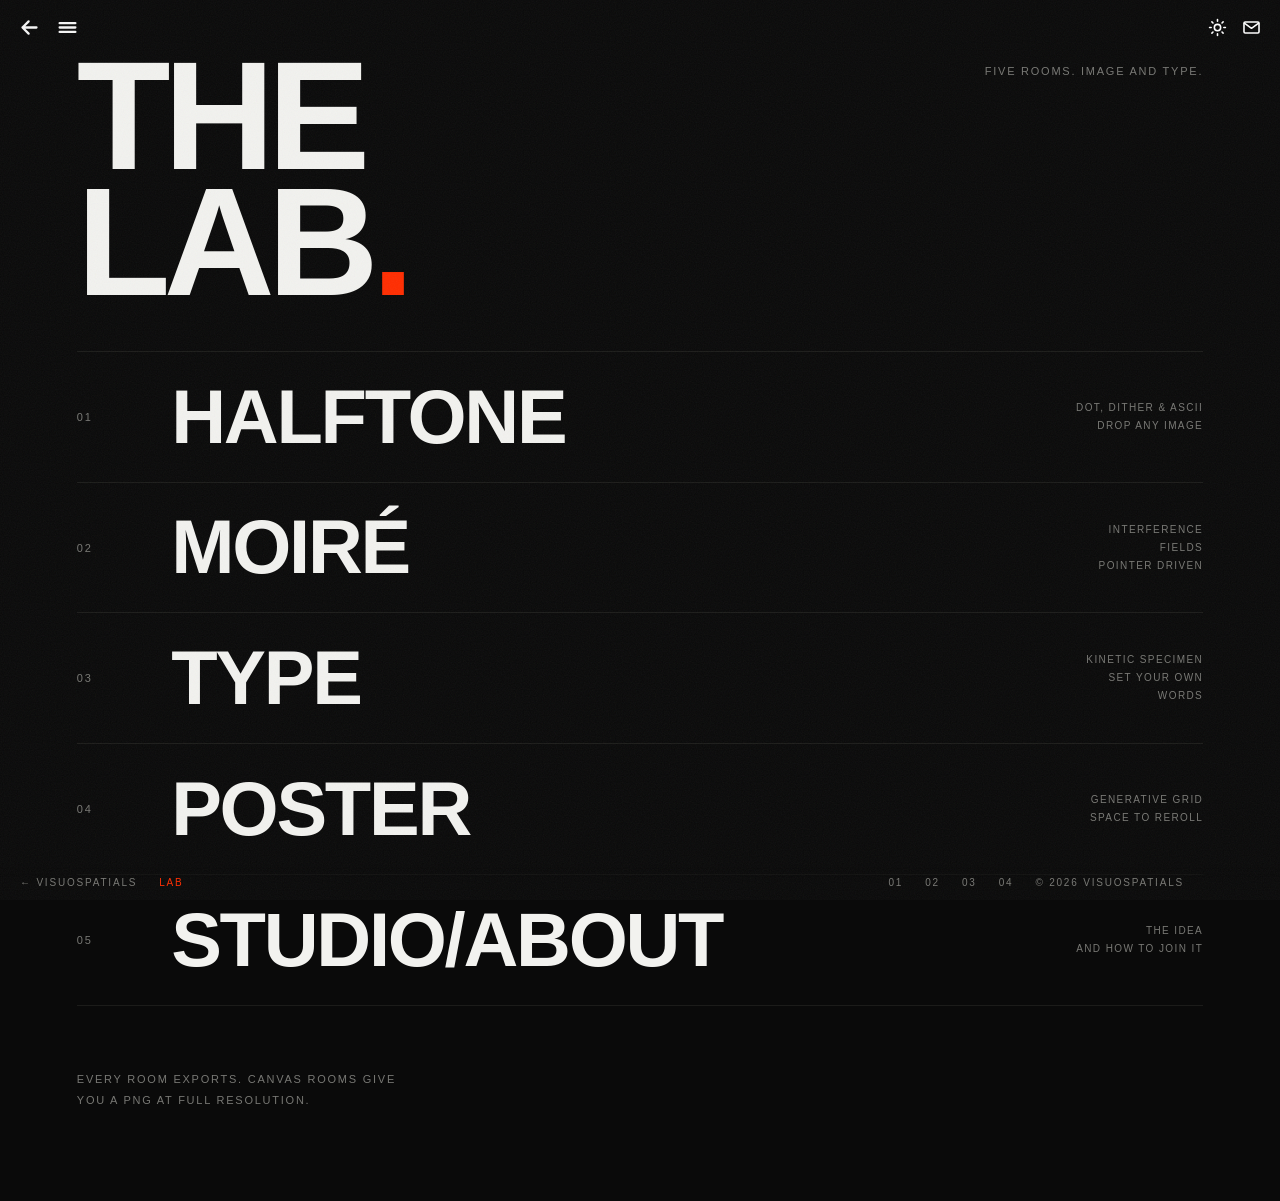
==== lab/index.html @ cd6cc5f9 "Copyright reads Visuospatials, not Audiospatials Ten files: the eight pages carrying the line, the R" ====
<!DOCTYPE html>
<html lang="en">
<head>
    <meta charset="UTF-8">
    <meta name="viewport" content="width=device-width, initial-scale=1.0">
    <title>The Lab &mdash; Visuospatials</title>
    <link rel="icon" type="image/png" href="/favicon.png">
    <link rel="apple-touch-icon" href="/apple-touch-icon.png">
    <meta name="description" content="Five rooms of image and type tools. Everything runs in the browser.">
    <meta name="theme-color" content="#0a0a0a">
    <link rel="stylesheet" href="../base.css">
    <style>
        body { padding: clamp(28px, 6vh, 70px) clamp(20px, 6vw, 90px) 90px; }
        @media (max-width: 620px) { body { padding-top: 58px; padding-bottom: 140px; } }

        header { display: flex; align-items: flex-start; gap: 24px; flex-wrap: wrap;
                 padding-bottom: clamp(24px, 5vh, 54px); }
        h1 { font-size: clamp(40px, 12vw, 168px); line-height: 0.82; letter-spacing: -0.045em;
             font-weight: 700; text-transform: uppercase; }
        h1 em { font-style: normal; color: var(--sig); }
        header p { margin-left: auto; max-width: 36ch; padding-top: 8px; line-height: 1.7; }

        .rooms { list-style: none; }
        .rooms li { border-top: 1px solid var(--rule); }
        .rooms li:last-child { border-bottom: 1px solid var(--rule); }

        .room { position: relative; display: grid; grid-template-columns: 3.5em 1fr auto;
                align-items: center; gap: clamp(12px, 3vw, 40px);
                padding: clamp(16px, 3.2vh, 34px) 0; text-decoration: none; color: var(--fg);
                overflow: hidden; }
        .room::before { content: ""; position: absolute; inset: 0; z-index: -1; opacity: 0;
                        transition: opacity 0.45s ease; }
        .room:hover::before, .room:focus-visible::before { opacity: 0.4; }
        .room .n { font-family: var(--sans); font-size: 11px; letter-spacing: 0.16em; color: var(--dim);
                   transition: color 0.25s; }
        .room .t { font-size: clamp(26px, 6vw, 76px); font-weight: 700; line-height: 0.95;
                   letter-spacing: -0.03em; text-transform: uppercase;
                   transition: transform 0.45s cubic-bezier(0.16, 1, 0.3, 1); }
        .room .d { font-family: var(--sans); font-size: 10px; letter-spacing: 0.14em;
                   text-transform: uppercase; color: var(--dim); text-align: right; max-width: 24ch;
                   line-height: 1.8; }
        .room:hover .t, .room:focus-visible .t { transform: translateX(clamp(8px, 2vw, 30px)); }
        .room:hover .n, .room:focus-visible .n { color: var(--sig); }
        @media (max-width: 700px) { .room { grid-template-columns: 3em 1fr; } .room .d { display: none; } }

        li:nth-child(1) .room::before { background:
            radial-gradient(circle at center, var(--fg) 1.4px, transparent 1.5px) 0 0 / 13px 13px; }
        li:nth-child(2) .room::before { background:
            repeating-linear-gradient(48deg, var(--fg) 0 1px, transparent 1px 7px),
            repeating-linear-gradient(-48deg, var(--fg) 0 1px, transparent 1px 7px); }
        li:nth-child(3) .room::before { background:
            repeating-linear-gradient(90deg, var(--fg) 0 2px, transparent 2px 22px); }
        li:nth-child(4) .room::before { background:
            repeating-linear-gradient(0deg, var(--fg) 0 1px, transparent 1px 26px),
            repeating-linear-gradient(90deg, var(--fg) 0 1px, transparent 1px 26px); }
        li:nth-child(5) .room::before { background:
            repeating-conic-gradient(from 0deg, var(--fg) 0deg 6deg, transparent 6deg 12deg); }

        .colophon { margin-top: clamp(30px, 7vh, 70px); display: flex; gap: 30px 60px; flex-wrap: wrap;
                    line-height: 1.9; }
        .colophon p { max-width: 54ch; }

    </style>
    <!-- Must stay in <head>: moving it later reintroduces the theme flash. -->
    <script>
      (function () {
        try {
          if (localStorage.getItem("vs-theme") === "light")
            document.documentElement.classList.add("light");
        } catch (e) {}
      })();
    </script>
</head>
<body>
<div class="corner">
<button class="themetoggle" type="button" aria-label="Switch to light" aria-pressed="false">
<svg class="sun" viewBox="0 0 24 24" aria-hidden="true"><circle cx="12" cy="12" r="4"/><path d="M12 2v2M12 20v2M4.9 4.9l1.4 1.4M17.7 17.7l1.4 1.4M2 12h2M20 12h2M4.9 19.1l1.4-1.4M17.7 6.3l1.4-1.4"/></svg>
<svg class="moon" viewBox="0 0 24 24" aria-hidden="true"><path d="M21 12.8A9 9 0 1 1 11.2 3a7 7 0 0 0 9.8 9.8z"/></svg>
</button>
<a class="mailmark" href="mailto:gregor.art@pm.me?subject=Visuospatials" aria-label="Email">
<svg viewBox="0 0 24 24" aria-hidden="true"><rect x="2.5" y="5" width="19" height="14" rx="1.5"/><path d="M3 6.5l9 6.5 9-6.5"/></svg>
</a>
</div>
<a class="homemark" href="/" aria-label="Front page"><svg viewBox="0 0 24 24" aria-hidden="true"><path d="M20 12H4M11 5l-7 7 7 7"/></svg></a>
<a class="menumark" href="/" aria-label="Index" aria-expanded="false"><svg viewBox="0 0 24 24" fill="none" aria-hidden="true"><line class="a" x1="3" y1="7" x2="21" y2="7"/><line class="b" x1="3" y1="12" x2="21" y2="12"/><line class="c" x1="3" y1="17" x2="21" y2="17"/></svg></a>
    <header>
        <h1>The<br>Lab<em>.</em></h1>
        <p class="label">Five rooms. Image and type.</p>
    </header>

    <ol class="rooms">
        <li><a class="room" href="halftone.html"><span class="n">01</span><span class="t">Halftone</span><span class="d">Dot, dither &amp; ascii<br>Drop any image</span></a></li>
        <li><a class="room" href="moire.html"><span class="n">02</span><span class="t">Moir&eacute;</span><span class="d">Interference fields<br>Pointer driven</span></a></li>
        <li><a class="room" href="type.html"><span class="n">03</span><span class="t">Type</span><span class="d">Kinetic specimen<br>Set your own words</span></a></li>
        <li><a class="room" href="poster.html"><span class="n">04</span><span class="t">Poster</span><span class="d">Generative grid<br>Space to reroll</span></a></li>
        <li><a class="room" href="../studio.html"><span class="n">05</span><span class="t">Studio/About</span><span class="d">The idea<br>And how to join it</span></a></li>
    </ol>

    <div class="colophon label">
        <p>Every room exports. Canvas rooms give you a PNG at full resolution.</p>
    </div>

    <nav class="exit">
        <a href="../">&larr; Visuospatials</a>
        <span class="here">Lab</span>
        <span class="spacer"></span>
        <a href="halftone.html">01</a><a href="moire.html">02</a><a href="type.html">03</a><a href="poster.html">04</a>
    <span class="copy">&copy; 2026 Visuospatials</span>
    </nav>
<script src="/menu.js"></script>
<script src="/theme.js"></script>
</body>
</html>
---- base.css ----
:root {
  --bg: #0a0a0a;
  --fg: #f2f2ef;
  --dim: #787874;
  --faint: #2e2e2b;
  --rule: #1c1c1a;
  --sig: #ff2d00;
  --panel: rgba(10, 10, 10, 0.62);
  --veil: rgba(10, 10, 10, 0.985);
  --sans: "Helvetica Neue", Helvetica, Arial, sans-serif;
  color-scheme: dark;
}

:root.light {
  --bg: #f2f2ef;
  --fg: #0a0a0a;
  --dim: #6a6a66;
  --faint: #b9b9b3;
  --rule: #deded7;
  --panel: rgba(242, 242, 239, 0.72);
  --veil: rgba(242, 242, 239, 0.985);
  color-scheme: light;
}

*, *::before, *::after { margin: 0; padding: 0; box-sizing: border-box; }

html { -webkit-text-size-adjust: 100%; }

body {
  min-height: 100%;
  background: var(--bg);
  color: var(--fg);
  font-family: var(--sans);
  -webkit-font-smoothing: antialiased;
}

body::after {
  content: "";
  position: fixed;
  inset: 0;
  z-index: 9999;
  pointer-events: none;
  opacity: 0.055;
  background-image: url("data:image/svg+xml,%3Csvg xmlns='http://www.w3.org/2000/svg' width='140' height='140'%3E%3Cfilter id='n'%3E%3CfeTurbulence type='fractalNoise' baseFrequency='0.85' numOctaves='3'/%3E%3C/filter%3E%3Crect width='140' height='140' filter='url(%23n)'/%3E%3C/svg%3E");
}

::selection { background: var(--sig); color: #000; }

a { color: inherit; }

:focus-visible { outline: 2px solid var(--sig); outline-offset: 3px; }

.label {
  font-family: var(--sans);
  font-size: 11px;
  letter-spacing: 0.16em;
  text-transform: uppercase;
  color: var(--dim);
}

.rule { border: 0; border-top: 1px solid var(--rule); }

/* Site-wide back-of-house bar. Every room has one so no room is a dead end. */
.exit {
  position: fixed;
  left: 0;
  right: 0;
  bottom: 0;
  z-index: 60;
  display: flex;
  flex-wrap: wrap;
  gap: 5px 22px;
  align-items: center;
  padding: 12px 96px 12px 20px;
  background: linear-gradient(to top, var(--bg) 55%, transparent);
  font-family: var(--sans);
  font-size: 10px;
  letter-spacing: 0.18em;
  text-transform: uppercase;
}
.exit a { color: var(--dim); text-decoration: none; transition: color 0.2s; }
.exit a:hover { color: var(--fg); }
.exit .here { color: var(--sig); }
.exit .copy { color: var(--dim); }
.exit .spacer { flex: 1; }
@media (max-width: 560px) { .exit .spacer { display: none; } }

@media (prefers-reduced-motion: reduce) {
  *, *::before, *::after {
    animation-duration: 0.001ms !important;
    animation-iteration-count: 1 !important;
    transition-duration: 0.001ms !important;
  }
}

/* Corner marks: home, then the V. Both sit above the index overlay. */
.homemark {
  position: fixed;
  top: 13px;
  left: 15px;
  z-index: 210;
  display: grid;
  place-items: center;
  width: 28px;
  height: 28px;
  color: #fff;
  mix-blend-mode: difference;
  transition: transform 0.25s cubic-bezier(0.16, 1, 0.3, 1);
}
.homemark svg {
  display: block;
  width: 21px;
  height: 21px;
  fill: none;
  stroke: currentColor;
  stroke-width: 2.6;
  stroke-linecap: round;
  stroke-linejoin: round;
}
.homemark:hover, .homemark:focus-visible {
  mix-blend-mode: normal;
  color: var(--sig);
  transform: scale(1.14);
}

/* The sandwich: opens the index in place, and crosses into an X while it is up. */
.menumark {
  position: fixed;
  top: 13px;
  left: 53px;
  z-index: 210;
  display: grid;
  place-items: center;
  width: 28px;
  height: 28px;
  color: #fff;
  mix-blend-mode: difference;
  transition: transform 0.25s cubic-bezier(0.16, 1, 0.3, 1);
}
.menumark svg {
  display: block;
  width: 21px;
  height: 21px;
  stroke: currentColor;
  stroke-width: 2.6;
  stroke-linecap: round;
}
.menumark svg line {
  transform-box: view-box;
  transform-origin: 12px 12px;
  transition: transform 0.32s cubic-bezier(0.16, 1, 0.3, 1), opacity 0.2s ease;
}
.menumark:hover, .menumark:focus-visible {
  mix-blend-mode: normal;
  color: var(--sig);
  transform: scale(1.14);
}
body.menu-open .menumark .a { transform: translateY(5px) rotate(45deg); }
body.menu-open .menumark .b { opacity: 0; }
body.menu-open .menumark .c { transform: translateY(-5px) rotate(-45deg); }

.vs-menu {
  position: fixed;
  inset: 0;
  z-index: 200;
  background: var(--bg);
  display: flex;
  flex-direction: column;
  justify-content: center;
  padding: 6vh 7vw;
  opacity: 0;
  pointer-events: none;
  transition: opacity 0.45s ease;
}
.vs-menu.on { opacity: 1; pointer-events: auto; }
.vs-menu:focus, .vs-menu:focus-visible { outline: none; }
.vs-menu h2 {
  font-family: var(--sans);
  font-size: 11px;
  letter-spacing: 0.3em;
  font-weight: 400;
  color: var(--dim);
  text-transform: uppercase;
  margin-bottom: 5vh;
}
.vs-menu ol { list-style: none; }
.vs-menu li { border-top: 1px solid var(--rule); }
.vs-menu li:last-child { border-bottom: 1px solid var(--rule); }
.vs-menu a {
  display: flex;
  align-items: baseline;
  gap: clamp(14px, 3vw, 46px);
  padding: clamp(10px, 1.8vh, 22px) 0;
  text-decoration: none;
  color: var(--fg);
  transition: color 0.2s, padding-left 0.35s cubic-bezier(0.16, 1, 0.3, 1);
}
.vs-menu a:hover, .vs-menu a:focus-visible { color: var(--sig); padding-left: 18px; }
.vs-menu a[aria-current="page"] { color: var(--dim); }
.vs-menu a[aria-current="page"] .t::after {
  content: "";
  display: inline-block;
  width: 7px;
  height: 7px;
  margin-left: 0.4em;
  background: var(--sig);
  vertical-align: 0.12em;
}
.vs-menu .n { font-family: var(--sans); font-size: 11px; color: var(--dim); width: 2.4em; flex: none; }
.vs-menu a:hover .n { color: var(--sig); }
.vs-menu .t {
  font-size: clamp(22px, 5vw, 62px);
  font-weight: 700;
  letter-spacing: -0.02em;
  text-transform: uppercase;
  line-height: 1;
}
.vs-menu .d {
  margin-left: auto;
  text-align: right;
  font-family: var(--sans);
  font-size: 10px;
  letter-spacing: 0.14em;
  text-transform: uppercase;
  color: var(--dim);
}
@media (max-width: 620px) { .vs-menu .d { display: none; } }
.vs-menu .close {
  margin-top: 5vh;
  font-family: var(--sans);
  font-size: 10px;
  letter-spacing: 0.2em;
  color: var(--dim);
  text-transform: uppercase;
}

/* Stow: drops the editing chrome so the work goes full bleed. */
.stow {
  position: fixed;
  right: 14px;
  bottom: 10px;
  z-index: 220;
  appearance: none;
  border: 1px solid var(--rule);
  background: var(--panel);
  color: var(--dim);
  font-family: var(--sans);
  font-size: 10px;
  letter-spacing: 0.18em;
  text-transform: uppercase;
  padding: 9px 12px;
  cursor: pointer;
  transition: color 0.2s, border-color 0.2s, opacity 0.35s;
}
.stow:hover, .stow:focus-visible { color: var(--fg); border-color: var(--fg); }

.menumark, .homemark, .exit { transition: opacity 0.3s ease, transform 0.25s cubic-bezier(0.16, 1, 0.3, 1); }
body.stowed .menumark,
body.stowed .homemark,
body.stowed .exit { opacity: 0; pointer-events: none; }
body.stowed .stow { opacity: 0.22; }
body.stowed .stow:hover, body.stowed .stow:focus-visible { opacity: 1; }
body.menu-open .stow { opacity: 0; pointer-events: none; }

/* The unlisted room. Labelled nowhere; three lines that never settle. */
.cross { display: block; }
.cross canvas { display: block; width: 100%; height: 100%; }
.cross[data-corner] { position: fixed; left: 18px; bottom: 18px; z-index: 20; }

/* Top right pair: theme toggle, then mail. */
.corner {
  position: fixed;
  top: 13px;
  right: 15px;
  z-index: 210;
  display: flex;
  align-items: center;
  gap: 6px;
}
.corner a, .corner button {
  appearance: none;
  border: 0;
  background: none;
  padding: 0;
  cursor: pointer;
  display: grid;
  place-items: center;
  width: 28px;
  height: 28px;
  color: #fff;
  mix-blend-mode: difference;
  transition: transform 0.25s cubic-bezier(0.16, 1, 0.3, 1);
}
.corner svg {
  display: block;
  width: 19px;
  height: 19px;
  fill: none;
  stroke: currentColor;
  stroke-width: 2;
  stroke-linecap: round;
  stroke-linejoin: round;
}
.corner a:hover, .corner a:focus-visible,
.corner button:hover, .corner button:focus-visible {
  mix-blend-mode: normal;
  color: var(--sig);
  transform: scale(1.14);
}

/* Difference lands near-black on the light ground, but not exactly; state it. */
:root.light .corner a,
:root.light .corner button {
  mix-blend-mode: normal;
  color: var(--fg);
}
:root.light .corner a:hover, :root.light .corner a:focus-visible,
:root.light .corner button:hover, :root.light .corner button:focus-visible {
  color: var(--sig);
}

/* Dark shows the sun you can switch to; light shows the moon. */
.themetoggle .moon { display: none; }
:root.light .themetoggle .sun { display: none; }
:root.light .themetoggle .moon { display: block; }

body.stowed .corner { opacity: 0; pointer-events: none; }
.corner { transition: opacity 0.3s ease; }
body.menu-open .corner { opacity: 0; pointer-events: none; }

.copy { color: var(--dim); }
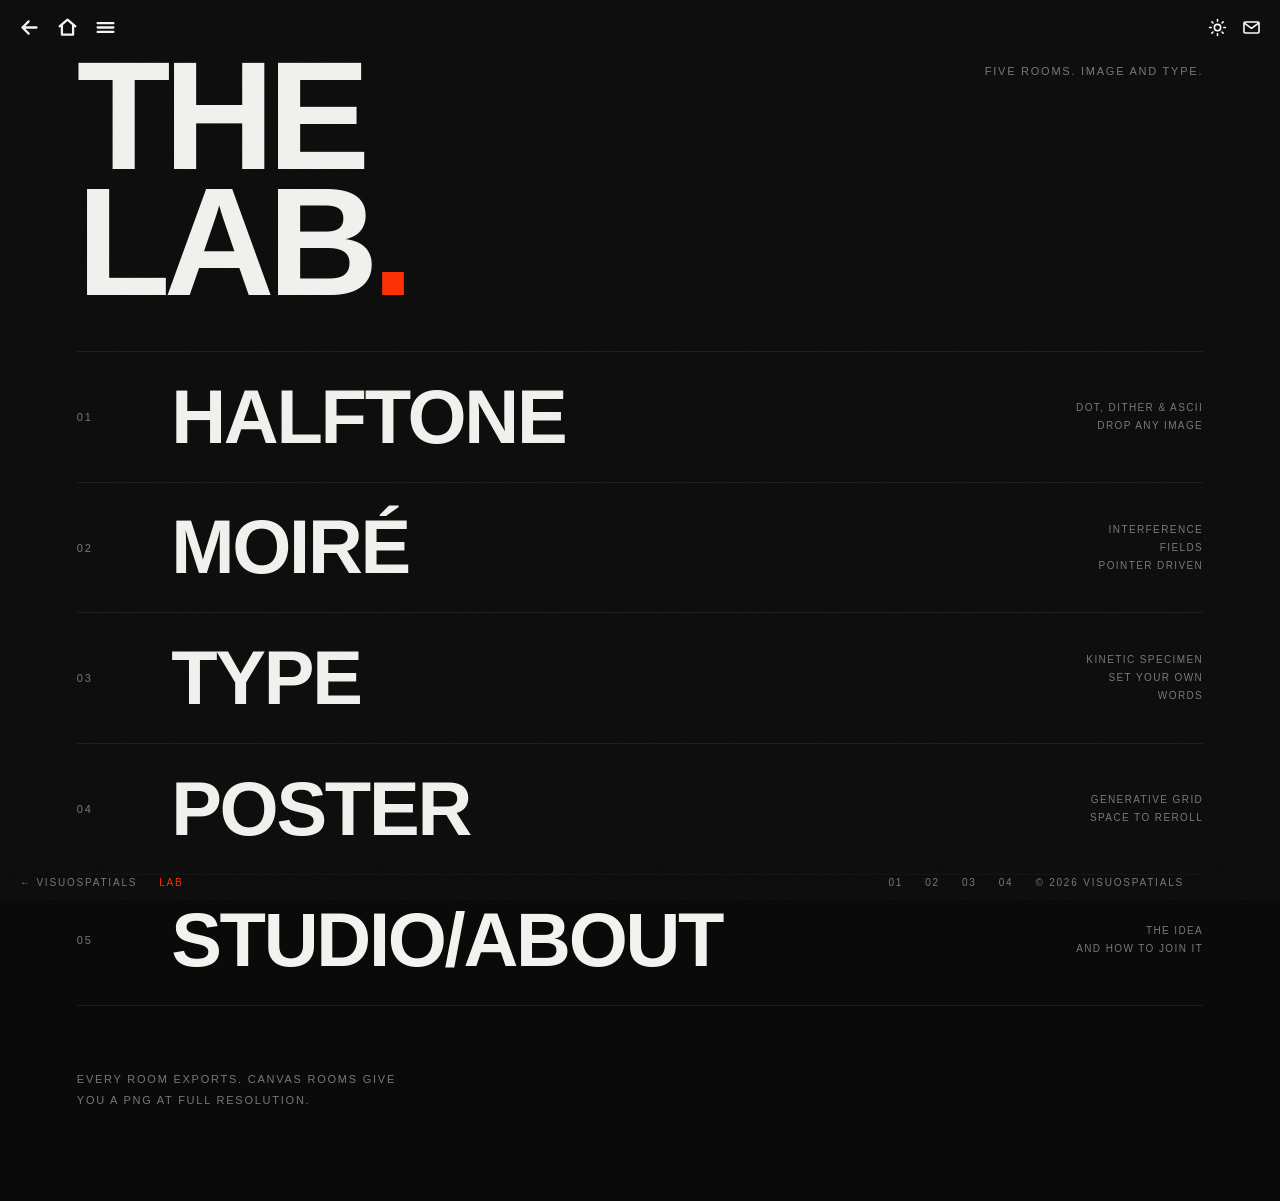
==== commit e4b12b5c: "Split the corner arrow into back and home The arrow now goes back a page and a house goes to the fro" ====
--- a/lab/index.html
+++ b/lab/index.html
@@ -81,7 +81,8 @@
 <svg viewBox="0 0 24 24" aria-hidden="true"><rect x="2.5" y="5" width="19" height="14" rx="1.5"/><path d="M3 6.5l9 6.5 9-6.5"/></svg>
 </a>
 </div>
-<a class="homemark" href="/" aria-label="Front page"><svg viewBox="0 0 24 24" aria-hidden="true"><path d="M20 12H4M11 5l-7 7 7 7"/></svg></a>
+<a class="backmark" href="/" aria-label="Back"><svg viewBox="0 0 24 24" aria-hidden="true"><path d="M20 12H4M11 5l-7 7 7 7"/></svg></a>
+<a class="homemark" href="/" aria-label="Front page"><svg viewBox="0 0 24 24" aria-hidden="true"><path d="M3 10.6 12 3l9 7.6"/><path d="M5.6 9.6V20.2h12.8V9.6"/></svg></a>
 <a class="menumark" href="/" aria-label="Index" aria-expanded="false"><svg viewBox="0 0 24 24" fill="none" aria-hidden="true"><line class="a" x1="3" y1="7" x2="21" y2="7"/><line class="b" x1="3" y1="12" x2="21" y2="12"/><line class="c" x1="3" y1="17" x2="21" y2="17"/></svg></a>
     <header>
         <h1>The<br>Lab<em>.</em></h1>
--- a/base.css
+++ b/base.css
@@ -93,11 +93,10 @@
   }
 }
 
-/* Corner marks: home, then the V. Both sit above the index overlay. */
-.homemark {
+/* Corner marks: back, home, then the sandwich. All sit above the index overlay. */
+.backmark, .homemark {
   position: fixed;
   top: 13px;
-  left: 15px;
   z-index: 210;
   display: grid;
   place-items: center;
@@ -107,7 +106,10 @@
   mix-blend-mode: difference;
   transition: transform 0.25s cubic-bezier(0.16, 1, 0.3, 1);
 }
-.homemark svg {
+.backmark { left: 15px; }
+.homemark { left: 53px; }
+
+.backmark svg, .homemark svg {
   display: block;
   width: 21px;
   height: 21px;
@@ -117,6 +119,7 @@
   stroke-linecap: round;
   stroke-linejoin: round;
 }
+.backmark:hover, .backmark:focus-visible,
 .homemark:hover, .homemark:focus-visible {
   mix-blend-mode: normal;
   color: var(--sig);
@@ -127,7 +130,7 @@
 .menumark {
   position: fixed;
   top: 13px;
-  left: 53px;
+  left: 91px;
   z-index: 210;
   display: grid;
   place-items: center;
@@ -254,9 +257,10 @@
 }
 .stow:hover, .stow:focus-visible { color: var(--fg); border-color: var(--fg); }
 
-.menumark, .homemark, .exit { transition: opacity 0.3s ease, transform 0.25s cubic-bezier(0.16, 1, 0.3, 1); }
+.menumark, .homemark, .backmark, .exit { transition: opacity 0.3s ease, transform 0.25s cubic-bezier(0.16, 1, 0.3, 1); }
 body.stowed .menumark,
 body.stowed .homemark,
+body.stowed .backmark,
 body.stowed .exit { opacity: 0; pointer-events: none; }
 body.stowed .stow { opacity: 0.22; }
 body.stowed .stow:hover, body.stowed .stow:focus-visible { opacity: 1; }
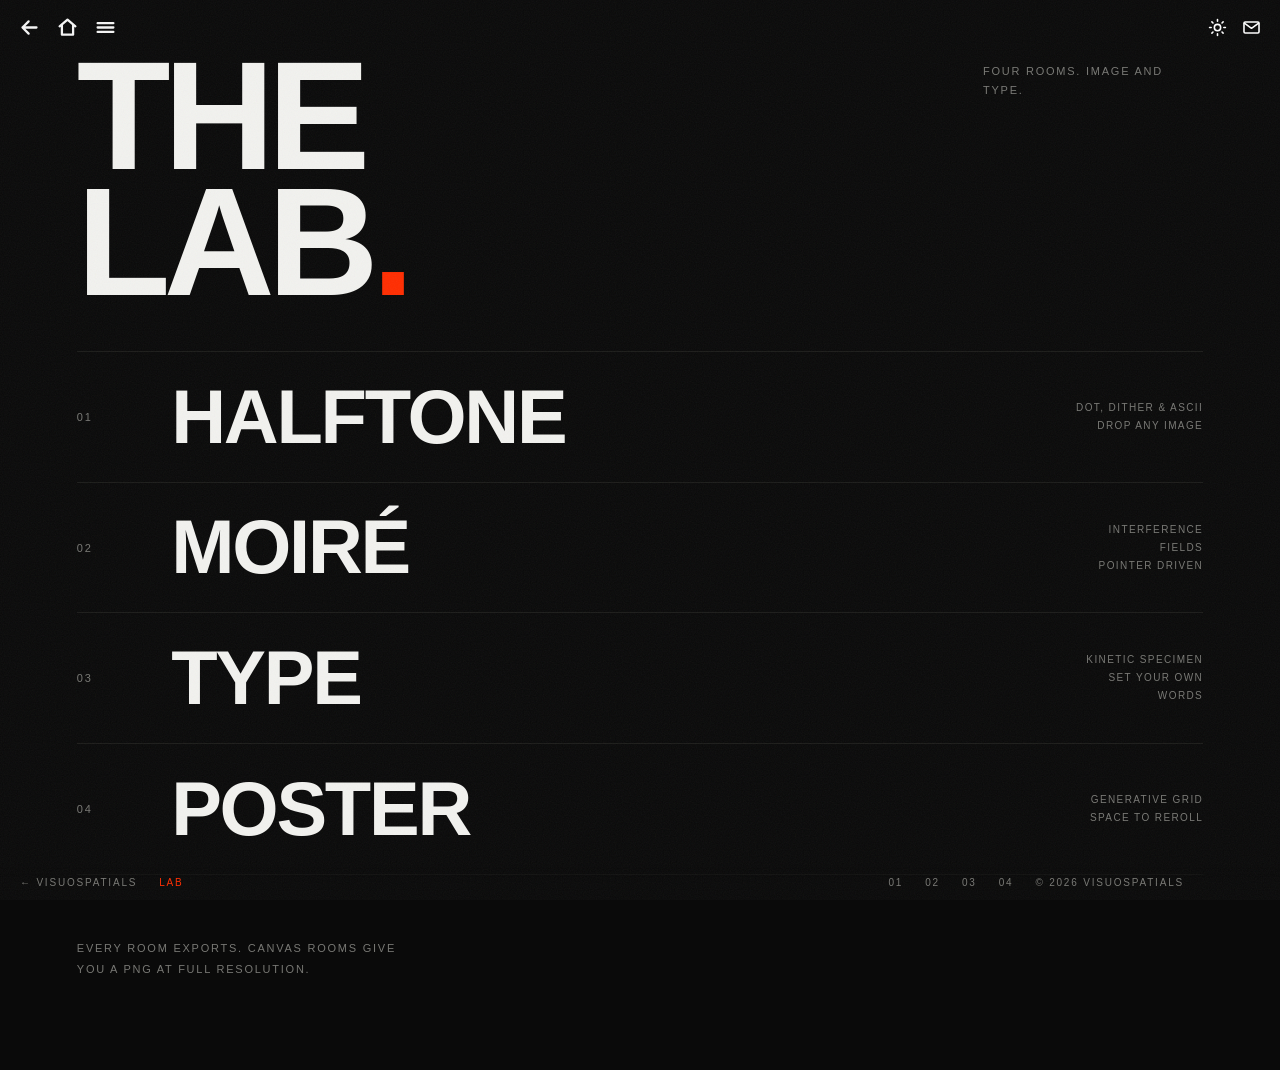
==== commit 1f128577: "Make About the way in and the Lab a section beside it The sandwich listed the four instruments plus " ====
--- a/lab/index.html
+++ b/lab/index.html
@@ -6,6 +6,7 @@
     <title>The Lab &mdash; Visuospatials</title>
     <link rel="icon" type="image/png" href="/favicon.png">
     <link rel="apple-touch-icon" href="/apple-touch-icon.png">
+    <link rel="canonical" href="https://visuospatials.com/lab/">
     <meta name="description" content="Five rooms of image and type tools. Everything runs in the browser.">
     <meta name="theme-color" content="#0a0a0a">
     <link rel="stylesheet" href="../base.css">
@@ -53,8 +54,6 @@
         li:nth-child(4) .room::before { background:
             repeating-linear-gradient(0deg, var(--fg) 0 1px, transparent 1px 26px),
             repeating-linear-gradient(90deg, var(--fg) 0 1px, transparent 1px 26px); }
-        li:nth-child(5) .room::before { background:
-            repeating-conic-gradient(from 0deg, var(--fg) 0deg 6deg, transparent 6deg 12deg); }
 
         .colophon { margin-top: clamp(30px, 7vh, 70px); display: flex; gap: 30px 60px; flex-wrap: wrap;
                     line-height: 1.9; }
@@ -86,7 +85,7 @@
 <a class="menumark" href="/" aria-label="Index" aria-expanded="false"><svg viewBox="0 0 24 24" fill="none" aria-hidden="true"><line class="a" x1="3" y1="7" x2="21" y2="7"/><line class="b" x1="3" y1="12" x2="21" y2="12"/><line class="c" x1="3" y1="17" x2="21" y2="17"/></svg></a>
     <header>
         <h1>The<br>Lab<em>.</em></h1>
-        <p class="label">Five rooms. Image and type.</p>
+        <p class="label">Four rooms. Image and type.</p>
     </header>
 
     <ol class="rooms">
@@ -94,7 +93,6 @@
         <li><a class="room" href="moire.html"><span class="n">02</span><span class="t">Moir&eacute;</span><span class="d">Interference fields<br>Pointer driven</span></a></li>
         <li><a class="room" href="type.html"><span class="n">03</span><span class="t">Type</span><span class="d">Kinetic specimen<br>Set your own words</span></a></li>
         <li><a class="room" href="poster.html"><span class="n">04</span><span class="t">Poster</span><span class="d">Generative grid<br>Space to reroll</span></a></li>
-        <li><a class="room" href="../studio.html"><span class="n">05</span><span class="t">Studio/About</span><span class="d">The idea<br>And how to join it</span></a></li>
     </ol>
 
     <div class="colophon label">
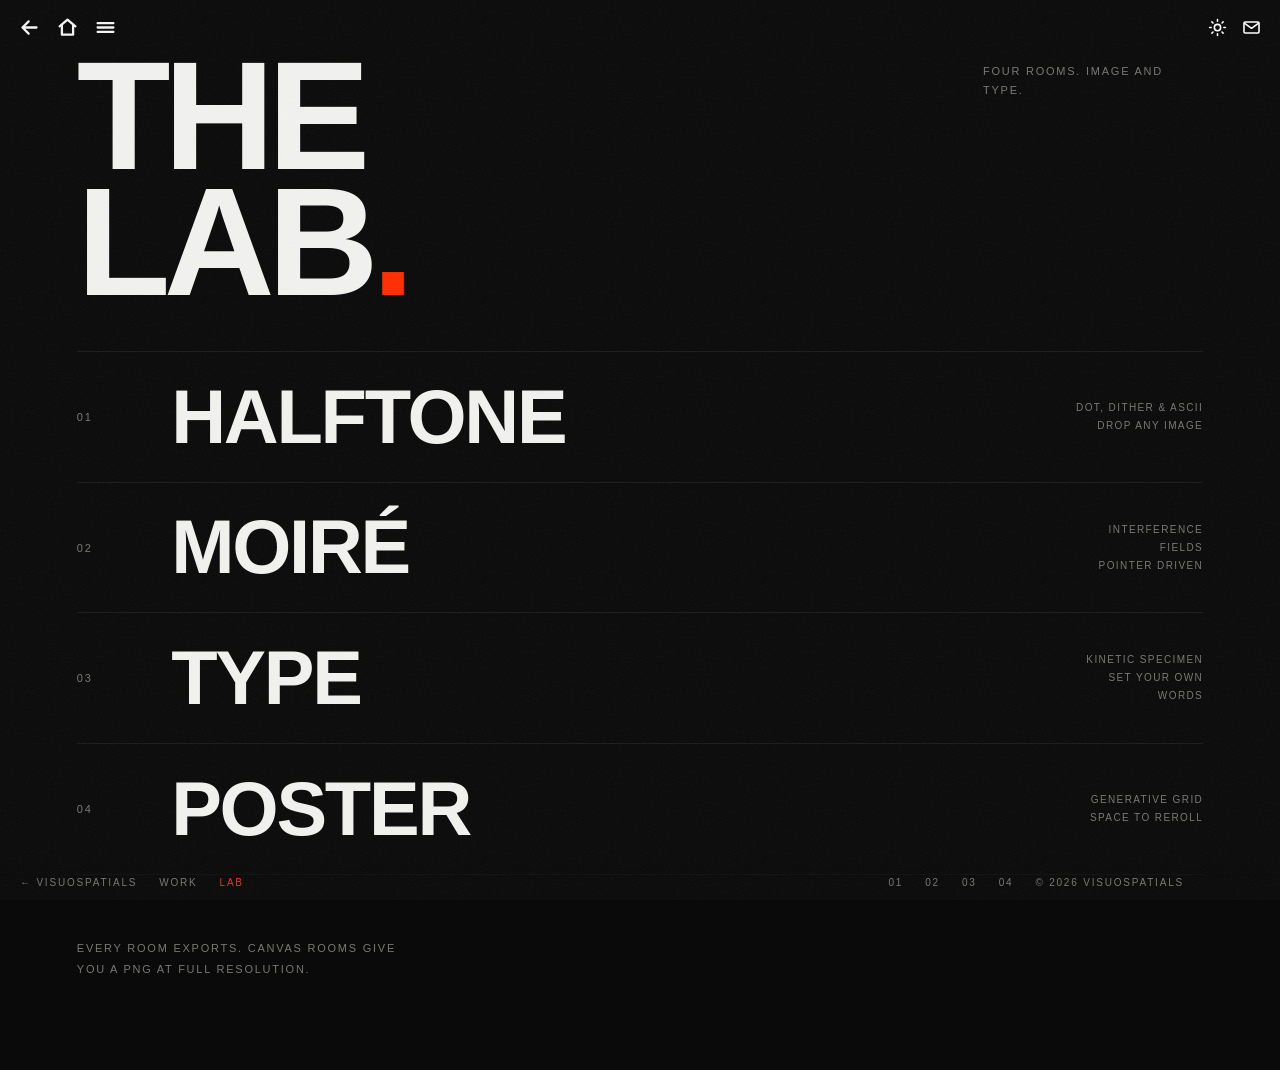
==== commit 6903ab98: "Add the work page A grid that builds itself from work/pieces.js: one object per piece, images or loo" ====
--- a/lab/index.html
+++ b/lab/index.html
@@ -7,8 +7,14 @@
     <link rel="icon" type="image/png" href="/favicon.png">
     <link rel="apple-touch-icon" href="/apple-touch-icon.png">
     <link rel="canonical" href="https://visuospatials.com/lab/">
-    <meta name="description" content="Five rooms of image and type tools. Everything runs in the browser.">
+    <meta name="description" content="Four rooms of image and type tools. Everything runs in the browser.">
     <meta name="theme-color" content="#0a0a0a">
+    <meta property="og:title" content="The Lab — Visuospatials">
+    <meta property="og:description" content="Four rooms of image and type tools. Everything runs in the browser.">
+    <meta property="og:image" content="https://visuospatials.com/blur.webp">
+    <meta property="og:type" content="website">
+    <meta property="og:url" content="https://visuospatials.com/lab/">
+    <meta name="twitter:card" content="summary_large_image">
     <link rel="stylesheet" href="../base.css">
     <style>
         body { padding: clamp(28px, 6vh, 70px) clamp(20px, 6vw, 90px) 90px; }
@@ -101,6 +107,7 @@
 
     <nav class="exit">
         <a href="../">&larr; Visuospatials</a>
+        <a href="../work/">Work</a>
         <span class="here">Lab</span>
         <span class="spacer"></span>
         <a href="halftone.html">01</a><a href="moire.html">02</a><a href="type.html">03</a><a href="poster.html">04</a>
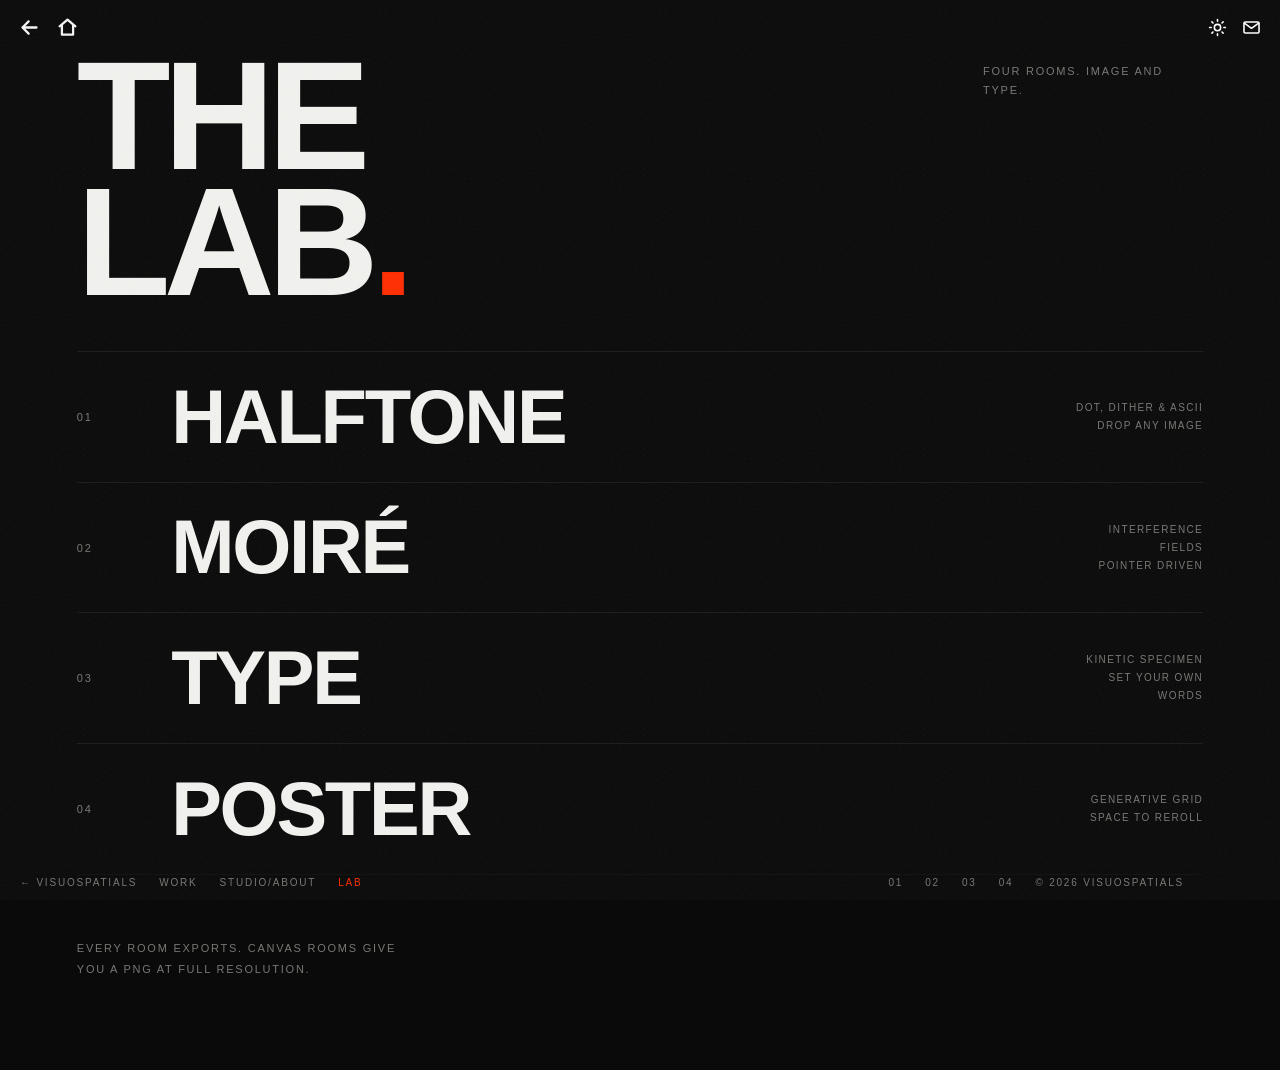
==== commit ea816975: "Remove the sandwich and the index overlay The exit bar on every page already lists the three section" ====
--- a/lab/index.html
+++ b/lab/index.html
@@ -88,7 +88,6 @@
 </div>
 <a class="backmark" href="/" aria-label="Back"><svg viewBox="0 0 24 24" aria-hidden="true"><path d="M20 12H4M11 5l-7 7 7 7"/></svg></a>
 <a class="homemark" href="/" aria-label="Front page"><svg viewBox="0 0 24 24" aria-hidden="true"><path d="M3 10.6 12 3l9 7.6"/><path d="M5.6 9.6V20.2h12.8V9.6"/></svg></a>
-<a class="menumark" href="/" aria-label="Index" aria-expanded="false"><svg viewBox="0 0 24 24" fill="none" aria-hidden="true"><line class="a" x1="3" y1="7" x2="21" y2="7"/><line class="b" x1="3" y1="12" x2="21" y2="12"/><line class="c" x1="3" y1="17" x2="21" y2="17"/></svg></a>
     <header>
         <h1>The<br>Lab<em>.</em></h1>
         <p class="label">Four rooms. Image and type.</p>
@@ -108,12 +107,13 @@
     <nav class="exit">
         <a href="../">&larr; Visuospatials</a>
         <a href="../work/">Work</a>
+        <a href="../studio.html">Studio/About</a>
         <span class="here">Lab</span>
         <span class="spacer"></span>
         <a href="halftone.html">01</a><a href="moire.html">02</a><a href="type.html">03</a><a href="poster.html">04</a>
     <span class="copy">&copy; 2026 Visuospatials</span>
     </nav>
-<script src="/menu.js"></script>
+<script src="/nav.js"></script>
 <script src="/theme.js"></script>
 </body>
 </html>
--- a/base.css
+++ b/base.css
@@ -126,117 +126,6 @@
   transform: scale(1.14);
 }
 
-/* The sandwich: opens the index in place, and crosses into an X while it is up. */
-.menumark {
-  position: fixed;
-  top: 13px;
-  left: 91px;
-  z-index: 210;
-  display: grid;
-  place-items: center;
-  width: 28px;
-  height: 28px;
-  color: #fff;
-  mix-blend-mode: difference;
-  transition: transform 0.25s cubic-bezier(0.16, 1, 0.3, 1);
-}
-.menumark svg {
-  display: block;
-  width: 21px;
-  height: 21px;
-  stroke: currentColor;
-  stroke-width: 2.6;
-  stroke-linecap: round;
-}
-.menumark svg line {
-  transform-box: view-box;
-  transform-origin: 12px 12px;
-  transition: transform 0.32s cubic-bezier(0.16, 1, 0.3, 1), opacity 0.2s ease;
-}
-.menumark:hover, .menumark:focus-visible {
-  mix-blend-mode: normal;
-  color: var(--sig);
-  transform: scale(1.14);
-}
-body.menu-open .menumark .a { transform: translateY(5px) rotate(45deg); }
-body.menu-open .menumark .b { opacity: 0; }
-body.menu-open .menumark .c { transform: translateY(-5px) rotate(-45deg); }
-
-.vs-menu {
-  position: fixed;
-  inset: 0;
-  z-index: 200;
-  background: var(--bg);
-  display: flex;
-  flex-direction: column;
-  justify-content: center;
-  padding: 6vh 7vw;
-  opacity: 0;
-  pointer-events: none;
-  transition: opacity 0.45s ease;
-}
-.vs-menu.on { opacity: 1; pointer-events: auto; }
-.vs-menu:focus, .vs-menu:focus-visible { outline: none; }
-.vs-menu h2 {
-  font-family: var(--sans);
-  font-size: 11px;
-  letter-spacing: 0.3em;
-  font-weight: 400;
-  color: var(--dim);
-  text-transform: uppercase;
-  margin-bottom: 5vh;
-}
-.vs-menu ol { list-style: none; }
-.vs-menu li { border-top: 1px solid var(--rule); }
-.vs-menu li:last-child { border-bottom: 1px solid var(--rule); }
-.vs-menu a {
-  display: flex;
-  align-items: baseline;
-  gap: clamp(14px, 3vw, 46px);
-  padding: clamp(10px, 1.8vh, 22px) 0;
-  text-decoration: none;
-  color: var(--fg);
-  transition: color 0.2s, padding-left 0.35s cubic-bezier(0.16, 1, 0.3, 1);
-}
-.vs-menu a:hover, .vs-menu a:focus-visible { color: var(--sig); padding-left: 18px; }
-.vs-menu a[aria-current="page"] { color: var(--dim); }
-.vs-menu a[aria-current="page"] .t::after {
-  content: "";
-  display: inline-block;
-  width: 7px;
-  height: 7px;
-  margin-left: 0.4em;
-  background: var(--sig);
-  vertical-align: 0.12em;
-}
-.vs-menu .n { font-family: var(--sans); font-size: 11px; color: var(--dim); width: 2.4em; flex: none; }
-.vs-menu a:hover .n { color: var(--sig); }
-.vs-menu .t {
-  font-size: clamp(22px, 5vw, 62px);
-  font-weight: 700;
-  letter-spacing: -0.02em;
-  text-transform: uppercase;
-  line-height: 1;
-}
-.vs-menu .d {
-  margin-left: auto;
-  text-align: right;
-  font-family: var(--sans);
-  font-size: 10px;
-  letter-spacing: 0.14em;
-  text-transform: uppercase;
-  color: var(--dim);
-}
-@media (max-width: 620px) { .vs-menu .d { display: none; } }
-.vs-menu .close {
-  margin-top: 5vh;
-  font-family: var(--sans);
-  font-size: 10px;
-  letter-spacing: 0.2em;
-  color: var(--dim);
-  text-transform: uppercase;
-}
-
 /* Stow: drops the editing chrome so the work goes full bleed. */
 .stow {
   position: fixed;
@@ -257,14 +146,12 @@
 }
 .stow:hover, .stow:focus-visible { color: var(--fg); border-color: var(--fg); }
 
-.menumark, .homemark, .backmark, .exit { transition: opacity 0.3s ease, transform 0.25s cubic-bezier(0.16, 1, 0.3, 1); }
-body.stowed .menumark,
+.homemark, .backmark, .exit { transition: opacity 0.3s ease, transform 0.25s cubic-bezier(0.16, 1, 0.3, 1); }
 body.stowed .homemark,
 body.stowed .backmark,
 body.stowed .exit { opacity: 0; pointer-events: none; }
 body.stowed .stow { opacity: 0.22; }
 body.stowed .stow:hover, body.stowed .stow:focus-visible { opacity: 1; }
-body.menu-open .stow { opacity: 0; pointer-events: none; }
 
 /* The unlisted room. Labelled nowhere; three lines that never settle. */
 .cross { display: block; }
@@ -330,6 +217,5 @@
 
 body.stowed .corner { opacity: 0; pointer-events: none; }
 .corner { transition: opacity 0.3s ease; }
-body.menu-open .corner { opacity: 0; pointer-events: none; }
 
 .copy { color: var(--dim); }
